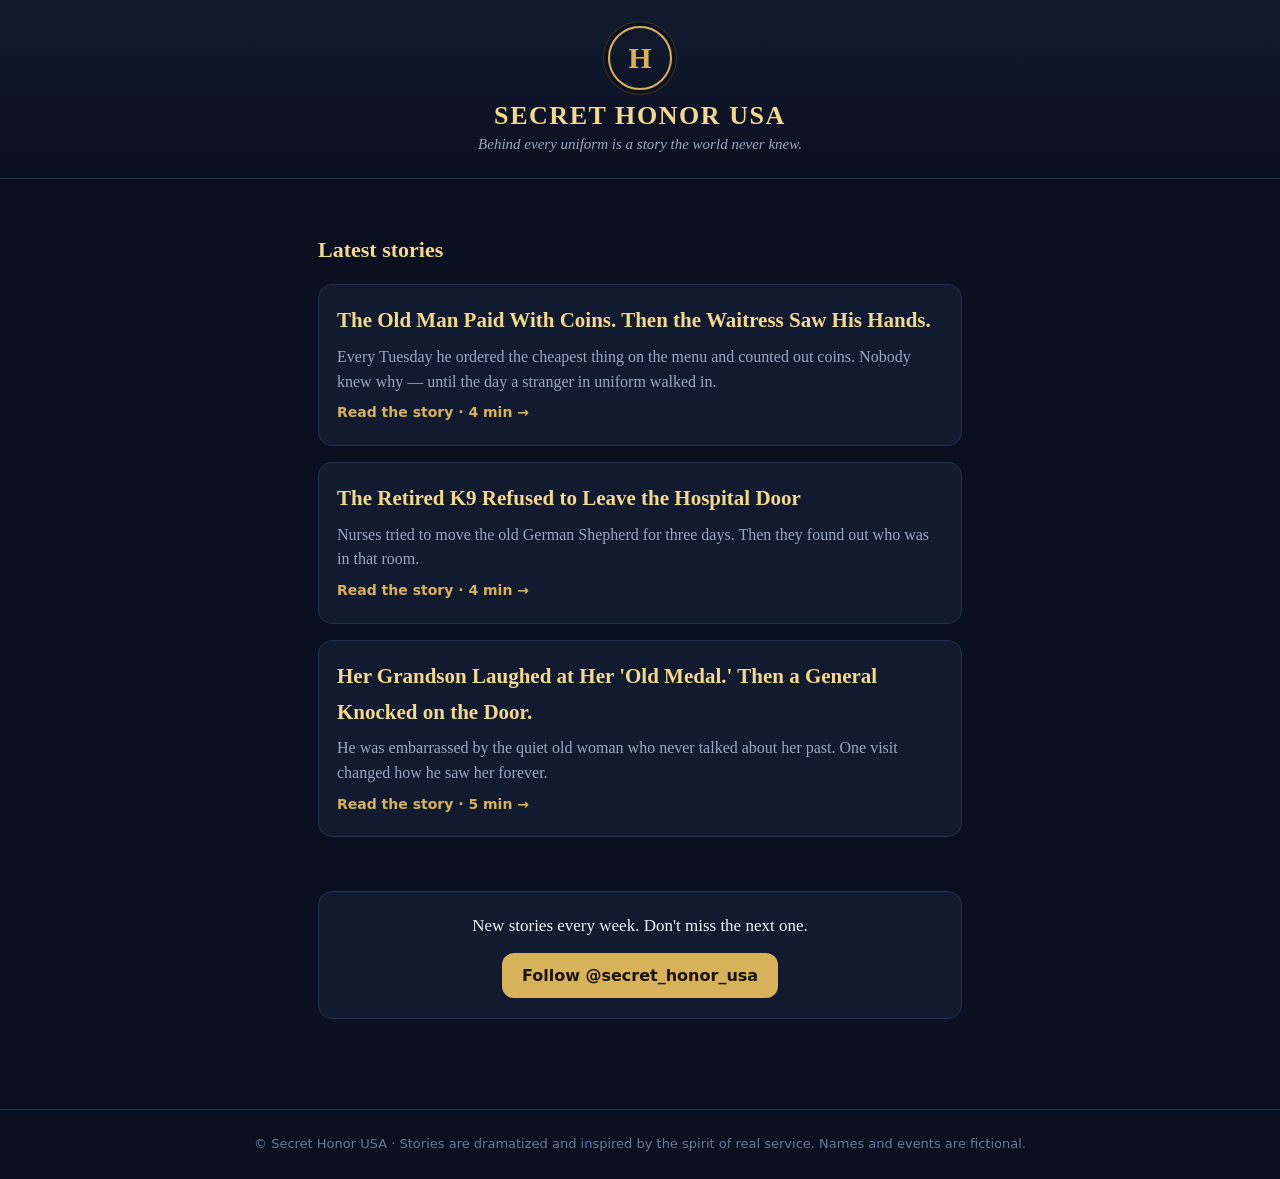
==== index.html @ dacc147e "Secret Honor USA stories website with ad slots Co-Authored-By: Claude Opus 5.5 <noreply@anthropic.co" ====
<!doctype html>
<html lang="en">
<head>
<meta charset="utf-8">
<meta name="viewport" content="width=device-width, initial-scale=1">
<title>Secret Honor USA - Stories of Heroes</title>
<meta name="description" content="Powerful stories of heroes, veterans and the quiet people who served.">
<meta property="og:title" content="Secret Honor USA - Stories of Heroes">
<meta property="og:description" content="Powerful stories of heroes, veterans and the quiet people who served.">
<link rel="stylesheet" href="style.css">
</head>
<body>
<header class="top">
  <div class="emblem">H</div>
  <div class="brand">Secret Honor USA</div>
  <p class="tag">Behind every uniform is a story the world never knew.</p>
</header>
<main class="wrap">
  <div class="ad" data-slot="top"></div>
  <h2>Latest stories</h2>
  <div id="list"></div>
  <div class="ad" data-slot="bottom"></div>
  <div class="follow">
    <p>New stories every week. Don't miss the next one.</p>
    <a class="btn" href="https://www.instagram.com/secret_honor_usa/" target="_blank" rel="noopener">Follow @secret_honor_usa</a>
  </div>
</main>
<footer>© Secret Honor USA · Stories are dramatized and inspired by the spirit of real service. Names and events are fictional.</footer>
<script src="stories.js"></script>
<script src="ads.js"></script>
<script>
  var esc = function (s) { return String(s).replace(/[&<>"]/g, function (c) { return {"&":"&amp;","<":"&lt;",">":"&gt;",'"':"&quot;"}[c]; }); };
  document.getElementById("list").innerHTML = (window.STORIES || []).map(function (s) {
    return '<a class="card" href="story.html?id=' + encodeURIComponent(s.id) + '"><h3>' + esc(s.title) + '</h3><p>' + esc(s.teaser) +
           '</p><span class="go">Read the story · ' + s.minutes + ' min →</span></a>';
  }).join("");
  fillAds();
</script>
</body>
</html>
---- style.css ----
:root{--bg:#0b1020;--panel:#121a30;--line:#24304f;--text:#eef1f7;--muted:#9aa6c2;--gold:#d8b25a;--gold2:#f3d98b}
*{box-sizing:border-box}
html,body{margin:0;background:var(--bg);color:var(--text);font:18px/1.7 Georgia,"Times New Roman",serif}
a{color:var(--gold2)}
.wrap{max-width:680px;margin:0 auto;padding:0 18px 60px}
header.top{text-align:center;padding:26px 18px 10px;border-bottom:1px solid var(--line);background:linear-gradient(180deg,#121a30,#0b1020)}
.emblem{display:inline-flex;align-items:center;justify-content:center;width:64px;height:64px;border-radius:50%;border:2px solid var(--gold);color:var(--gold);font:700 30px/1 Georgia,serif;box-shadow:0 0 0 4px #0b1020,0 0 0 5px #3a3220}
.brand{font:700 26px/1.2 Georgia,serif;letter-spacing:.06em;margin:10px 0 2px;color:var(--gold2);text-transform:uppercase}
.tag{color:var(--muted);font:italic 15px/1.5 Georgia,serif;margin:0 0 12px}
h1{font-size:30px;line-height:1.25;margin:26px 0 8px}
h2{font-size:22px;margin:28px 0 8px;color:var(--gold2)}
.meta{color:var(--muted);font:14px/1.5 -apple-system,system-ui,sans-serif}
.card{display:block;text-decoration:none;color:var(--text);background:var(--panel);border:1px solid var(--line);border-radius:14px;padding:18px;margin:16px 0}
.card h3{margin:0 0 6px;font-size:21px;color:var(--gold2)}
.card p{margin:0;color:var(--muted);font-size:16px;line-height:1.55}
.card .go{display:inline-block;margin-top:10px;font:600 14px -apple-system,system-ui,sans-serif;color:var(--gold)}
.story p{margin:0 0 1.1em}
.story p.lead::first-letter{float:left;font-size:3.1em;line-height:.9;padding:6px 8px 0 0;color:var(--gold)}
.break{text-align:center;color:var(--gold);letter-spacing:.6em;margin:22px 0}
.ad{margin:24px 0;min-height:0;text-align:center;overflow:hidden}
.ad:not(:empty)::before{content:"Advertisement";display:block;font:11px -apple-system,system-ui,sans-serif;color:#6c7895;letter-spacing:.1em;text-transform:uppercase;margin-bottom:6px}
.btn{display:inline-block;background:var(--gold);color:#1a1405;text-decoration:none;font:700 16px -apple-system,system-ui,sans-serif;padding:13px 20px;border-radius:12px}
.btn.ghost{background:transparent;color:var(--gold2);border:1px solid var(--gold)}
.follow{text-align:center;background:var(--panel);border:1px solid var(--line);border-radius:14px;padding:20px;margin:30px 0}
.follow p{margin:0 0 12px;font-size:17px}
.next{margin-top:30px}
footer{text-align:center;color:#6c7895;font:13px/1.6 -apple-system,system-ui,sans-serif;padding:24px 18px;border-top:1px solid var(--line)}
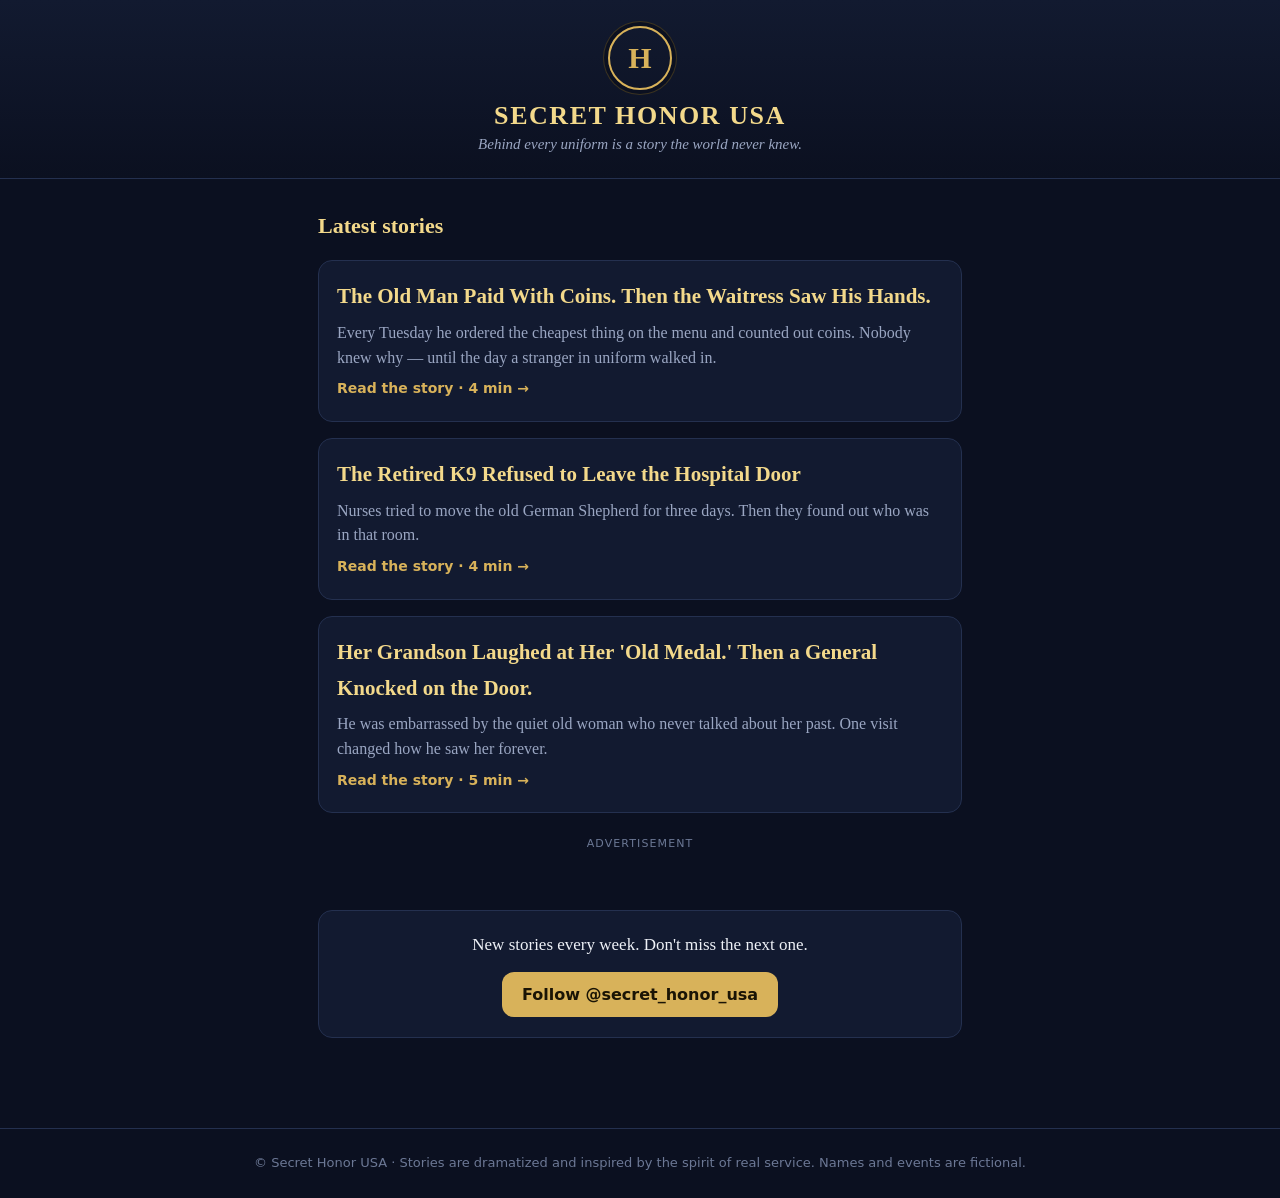
==== commit c8fa772d: "Add Adsterra Native Banner (home page + after the first part of each story) Co-Authored-By: Claude O" ====
--- a/index.html
+++ b/index.html
@@ -16,9 +16,9 @@
   <p class="tag">Behind every uniform is a story the world never knew.</p>
 </header>
 <main class="wrap">
-  <div class="ad" data-slot="top"></div>
   <h2>Latest stories</h2>
   <div id="list"></div>
+  <div class="ad" data-slot="home"></div>
   <div class="ad" data-slot="bottom"></div>
   <div class="follow">
     <p>New stories every week. Don't miss the next one.</p>
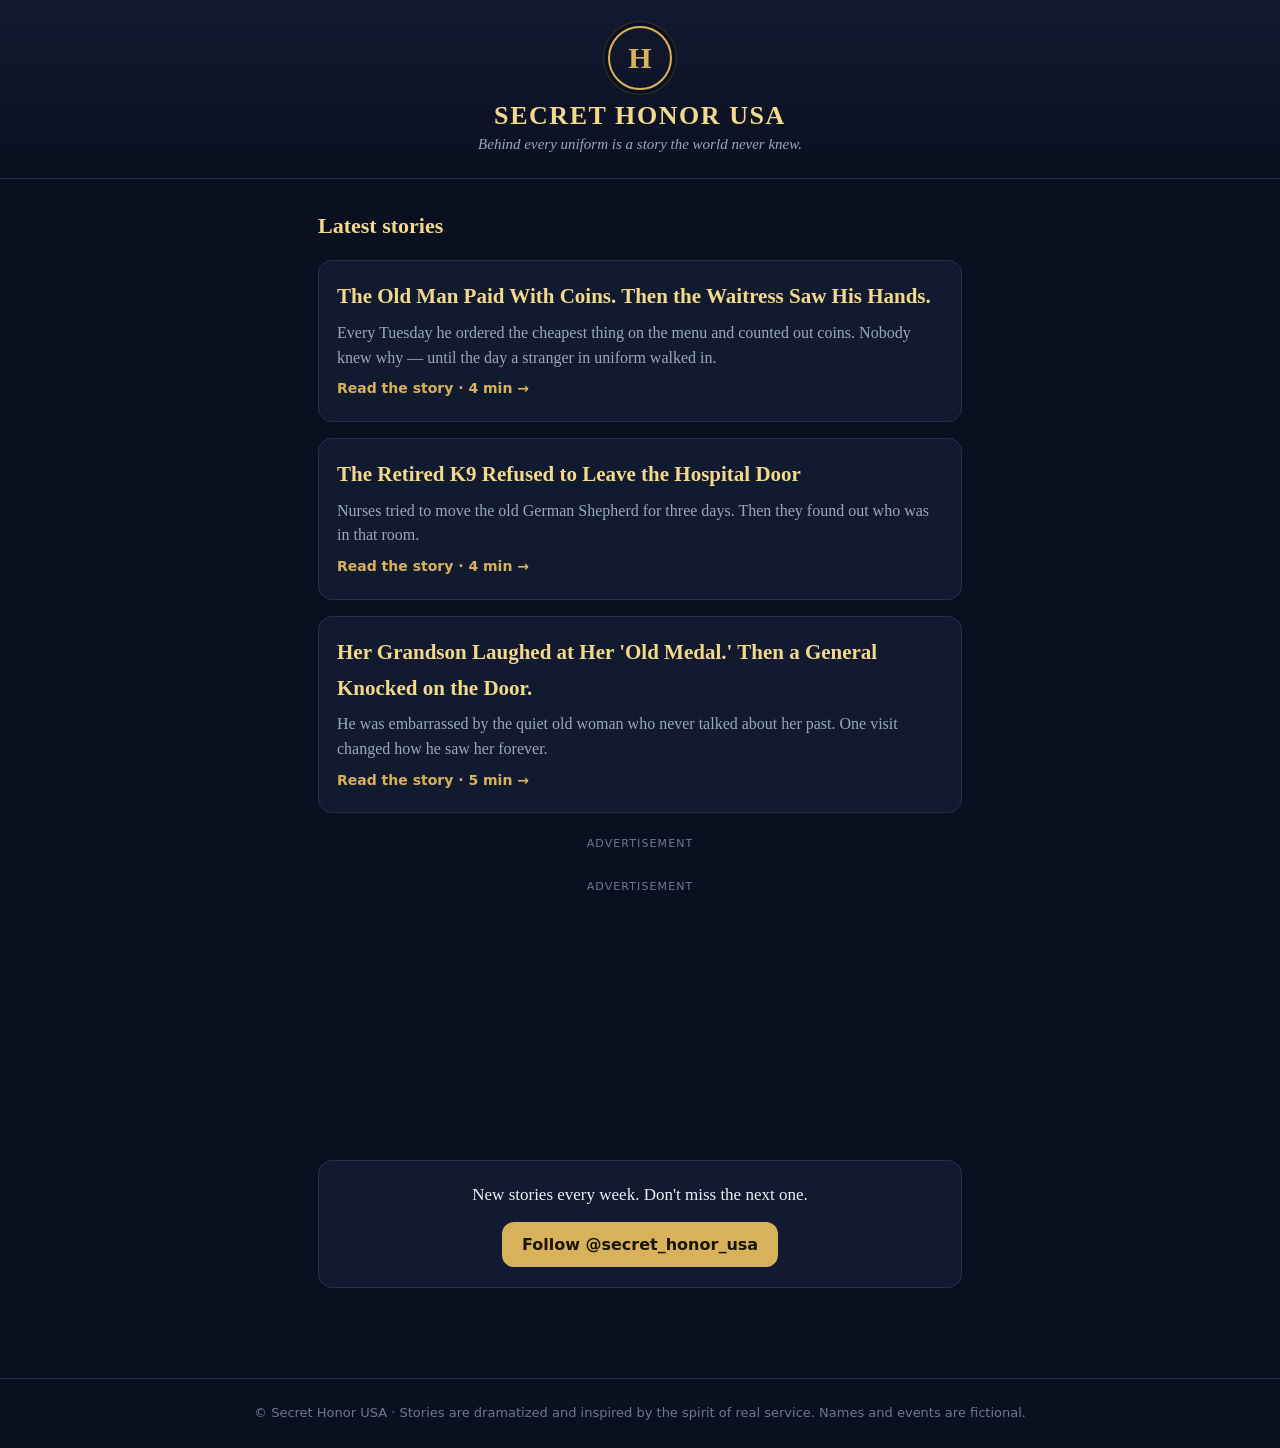
==== commit b8f0e84f: "Add Adsterra Banner 300x250 after each story and on the home page Co-Authored-By: Claude Opus 5.5 <n" ====
--- a/index.html
+++ b/index.html
@@ -19,7 +19,10 @@
   <h2>Latest stories</h2>
   <div id="list"></div>
   <div class="ad" data-slot="home"></div>
-  <div class="ad" data-slot="bottom"></div>
+  <div class="ad banner300"><script>
+  atOptions = { 'key' : '1d4f555426eb2e77eb7381ba9c249ed6', 'format' : 'iframe', 'height' : 250, 'width' : 300, 'params' : {} };
+</script>
+<script src="https://bauval.org/22/1d4f555426eb2e77eb7381ba9c249ed6"></script></div>
   <div class="follow">
     <p>New stories every week. Don't miss the next one.</p>
     <a class="btn" href="https://www.instagram.com/secret_honor_usa/" target="_blank" rel="noopener">Follow @secret_honor_usa</a>
--- a/style.css
+++ b/style.css
@@ -25,3 +25,5 @@
 .follow p{margin:0 0 12px;font-size:17px}
 .next{margin-top:30px}
 footer{text-align:center;color:#6c7895;font:13px/1.6 -apple-system,system-ui,sans-serif;padding:24px 18px;border-top:1px solid var(--line)}
+.ad.banner300{min-height:250px;display:flex;flex-direction:column;align-items:center}
+.ad.banner300::before{content:"Advertisement";display:block;font:11px -apple-system,system-ui,sans-serif;color:#6c7895;letter-spacing:.1em;text-transform:uppercase;margin-bottom:6px}
